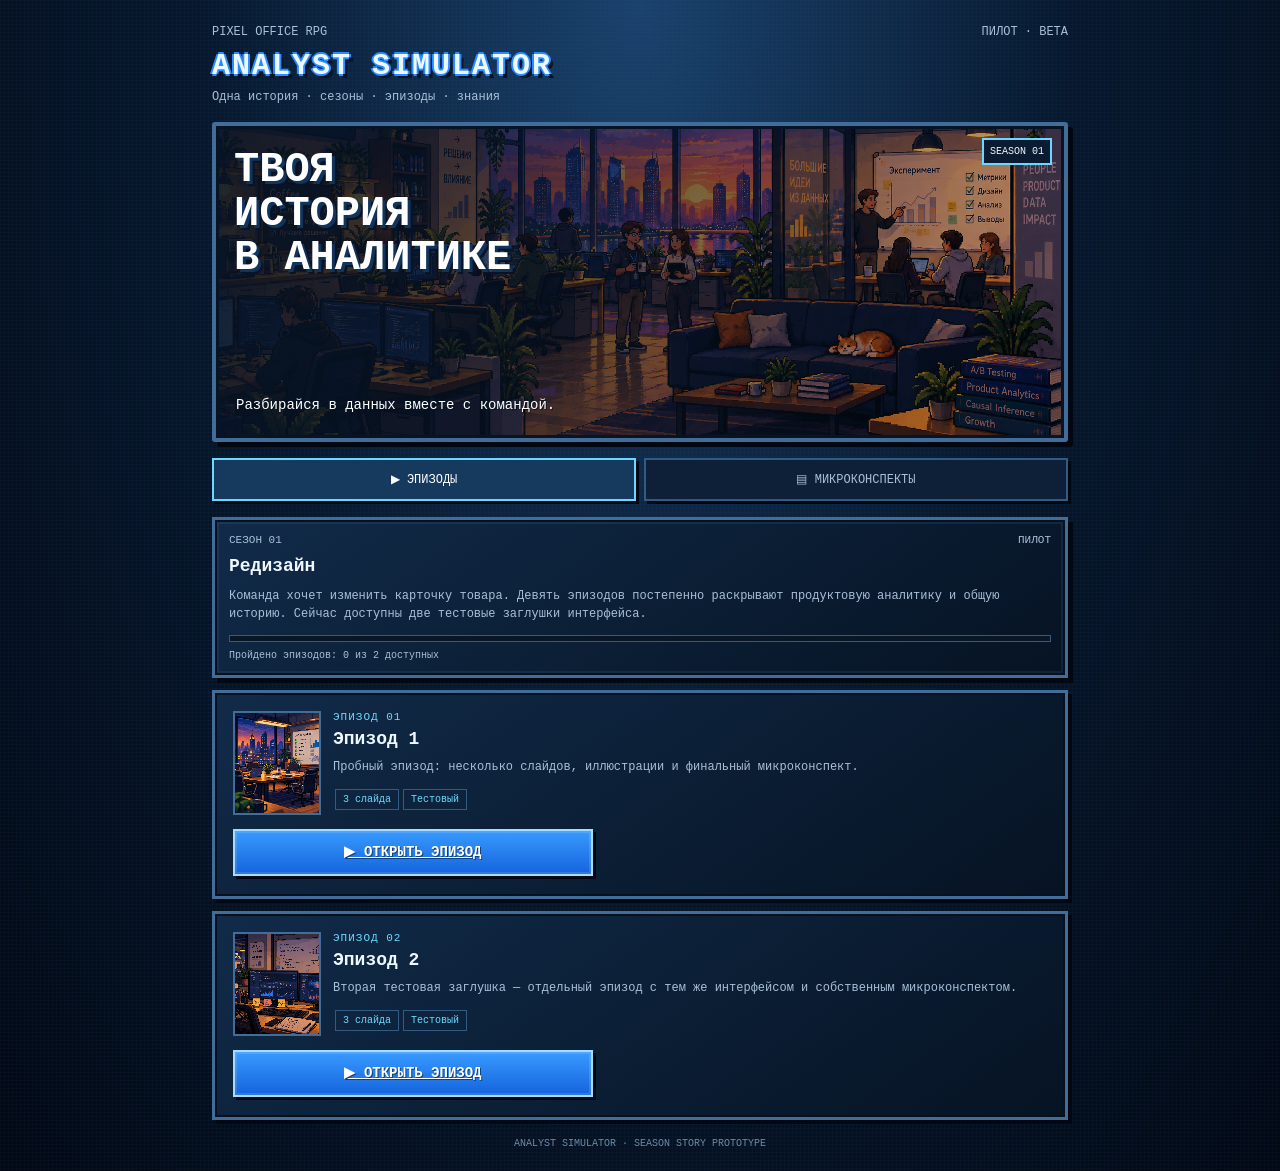
==== index.html @ 8ba87c2b "Fix desktop hero text and episode card button overlap" ====
<!doctype html>
<html lang="ru"><head><meta charset="utf-8"><meta name="viewport" content="width=device-width,initial-scale=1,viewport-fit=cover"><meta name="theme-color" content="#071426"><title>Analyst Simulator — сезоны и эпизоды</title><link rel="stylesheet" href="engine/styles.css">
<style>
.hero{height:clamp(250px,34vw,320px);background-image:linear-gradient(90deg,rgba(7,20,38,.9),rgba(7,20,38,.25)),url("images/backgrounds/bg_office.png")}
.hero-title{top:22px;left:18px;max-width:70%;font-size:clamp(25px,4.4vw,42px);line-height:1.05;overflow-wrap:normal}
.hero-sub{top:auto;bottom:22px;left:20px;max-width:72%;font-size:clamp(11px,1.3vw,14px);line-height:1.5}
.home-intro{margin:5px 0 16px}.main-tabs{display:grid;grid-template-columns:1fr 1fr;gap:8px;margin:16px 0}.tab-btn{border:2px solid #315b83;background:#0d2038;color:var(--muted);padding:12px 8px;font:inherit;font-size:12px;box-shadow:3px 3px 0 #020812}.tab-btn[aria-selected="true"]{border-color:var(--cyan);background:#153a5d;color:#fff}.tab-panel{display:none}.tab-panel.active{display:block}
.episode-card,.note-card{padding:14px;margin:12px 0;background:linear-gradient(145deg,rgba(17,43,73,.99),rgba(6,19,35,.99));border:3px solid #426d99;box-shadow:inset 0 0 0 2px #06101f,4px 4px 0 #020812;overflow:hidden}.episode-card h2,.note-card h3{margin:0 0 7px}.episode-card p,.note-card p{font-size:12px;line-height:1.55;color:var(--muted);margin-bottom:10px}.episode-number{color:var(--cyan);font-size:11px;letter-spacing:1px}.card-row{display:flex;align-items:flex-start;gap:12px}.episode-thumb{width:88px;min-width:88px;height:104px;background-size:cover;background-position:center;border:2px solid #426d99}.card-copy{flex:1;min-width:0}.episode-card .case-link{display:block;position:static;clip-path:none;transform:none;white-space:normal;overflow-wrap:anywhere;margin:14px 0 2px;clear:both}.note-card summary{cursor:pointer;color:var(--cyan);font-size:12px;margin-top:8px}.note-body{padding-top:10px;line-height:1.6;font-size:12px}.note-body p{margin:0 0 9px}.locked-note{opacity:.8}.progress-caption{font-size:10px;color:var(--muted);margin-top:8px}
@media(max-width:520px){.hero{height:clamp(250px,58vw,300px)}.hero-title{font-size:clamp(26px,7vw,36px);line-height:1}.hero-sub{font-size:12px;max-width:78%}}
@media(min-width:600px){.app{max-width:900px}.episode-card{padding:18px}.episode-card .case-link{max-width:360px}.hero-title{max-width:60%}}
@media(max-width:380px){.episode-thumb{width:68px;min-width:68px;height:86px}.episode-card,.note-card{padding:11px}.tab-btn{font-size:11px}}
</style></head><body><div class="app"><div class="topbar"><span>PIXEL OFFICE RPG</span><span>ПИЛОТ · BETA</span></div><div class="logo">ANALYST SIMULATOR</div><div class="small home-intro">Одна история · сезоны · эпизоды · знания</div><div class="hero pixel"><div class="hero-badge">SEASON 01</div><div class="hero-title">ТВОЯ<br>ИСТОРИЯ<br>В АНАЛИТИКЕ</div><div class="hero-sub">Разбирайся в данных вместе с командой.</div></div><div class="main-tabs" role="tablist" aria-label="Разделы игры"><button class="tab-btn" id="episodesTab" role="tab" aria-selected="true" aria-controls="episodesPanel">▶ ЭПИЗОДЫ</button><button class="tab-btn" id="notesTab" role="tab" aria-selected="false" aria-controls="notesPanel">▤ МИКРОКОНСПЕКТЫ</button></div><section class="tab-panel active" id="episodesPanel" role="tabpanel" aria-labelledby="episodesTab"><div class="panel" style="padding:14px"><div class="scene-head"><span>СЕЗОН 01</span><span class="status">ПИЛОТ</span></div><h2>Редизайн</h2><p class="small">Команда хочет изменить карточку товара. Девять эпизодов постепенно раскрывают продуктовую аналитику и общую историю. Сейчас доступны две тестовые заглушки интерфейса.</p><div class="progress"><span id="seasonProgress" style="width:0%"></span></div><div class="progress-caption" id="progressCaption">Пройдено эпизодов: 0 из 2 доступных</div></div><div id="episodeCatalog"></div></section><section class="tab-panel" id="notesPanel" role="tabpanel" aria-labelledby="notesTab"><div class="panel" style="padding:14px;margin-bottom:14px"><h2>Библиотека микроконспектов</h2><p class="small">Короткие выводы из эпизодов. Открывай изученные материалы в любой момент, не возвращаясь к началу истории.</p><div class="pill" id="notesCount">2 тестовых конспекта</div></div><div id="notesLibrary"></div></section><div class="footer">ANALYST SIMULATOR · SEASON STORY PROTOTYPE</div></div><script src="episodes.js"></script></body></html>
---- engine/styles.css ----
:root{--bg:#071426;--panel:#0d2038;--panel2:#102945;--line:#315b83;--cyan:#6bd9ff;--blue:#2887ff;--gold:#ffd166;--green:#8cf0a8;--red:#ff6d7d;--text:#eff7ff;--muted:#a9c0d8}
*{box-sizing:border-box}
body{margin:0;background-color:#06101f;background-image:linear-gradient(rgba(40,90,140,.07) 1px,transparent 1px),linear-gradient(90deg,rgba(40,90,140,.07) 1px,transparent 1px),radial-gradient(ellipse at top,#1b426c 0,#08172b 48%,#030812 100%);background-size:4px 4px,4px 4px,auto;color:var(--text);font-family:"Courier New",monospace;min-height:100vh;image-rendering:pixelated}
button{font:inherit;cursor:pointer;color:inherit}
button:focus-visible{outline:3px solid var(--gold);outline-offset:3px}
.app{max-width:760px;margin:0 auto;padding:12px 12px 32px}
.topbar{display:flex;align-items:center;justify-content:space-between;gap:10px;color:var(--muted);font-size:12px;margin:3px 0 12px}
.logo{font-weight:900;letter-spacing:2px;color:#eaf8ff;text-shadow:2px 0 #2b8bff,-2px 0 #2b8bff,0 2px #2b8bff,0 -2px #2b8bff,4px 4px #071426;font-size:clamp(21px,5vw,30px);line-height:1.05}
.pixel{border:3px solid var(--line);box-shadow:inset 0 0 0 2px #06101f,4px 4px 0 #020812;border-radius:3px}
.panel{background:linear-gradient(145deg,rgba(17,43,73,.99),rgba(6,19,35,.99));border:3px solid #426d99;box-shadow:inset 0 0 0 2px #06101f,inset 0 0 0 4px rgba(91,150,205,.12),5px 5px 0 #020812;border-radius:0;position:relative}
.hero{height:220px;position:relative;overflow:hidden;background:linear-gradient(90deg,rgba(7,20,38,.82) 0%,rgba(7,20,38,.48) 55%,rgba(7,20,38,.18) 100%),url("../images/backgrounds/bg_office.png") center 52% / cover no-repeat;margin-bottom:16px;border:4px solid #426d99;box-shadow:inset 0 0 0 3px #071426,5px 5px 0 #020812}
.city{position:absolute;bottom:0;width:100%;height:88px;background:linear-gradient(90deg,#101b34 0 8%,transparent 8% 10%,#172746 10% 22%,transparent 22% 25%,#0b1b31 25% 38%,transparent 38% 41%,#172746 41% 57%,transparent 57% 60%,#0b1b31 60% 75%,transparent 75% 78%,#142743 78% 100%);border-top:4px solid #152b4b}
.city:after{content:"";position:absolute;inset:12px 0 0;background:repeating-linear-gradient(90deg,transparent 0 12px,#ffd166 12px 16px,transparent 16px 25px),repeating-linear-gradient(0deg,transparent 0 15px,rgba(103,190,255,.25) 15px 18px,transparent 18px 28px);opacity:.72}
.sun{display:none}.hero .city{display:none}
.hero-title{position:absolute;left:15px;top:18px;max-width:75%;font-size:clamp(26px,7vw,42px);font-weight:900;line-height:.95;color:#fff;text-shadow:3px 3px #12345b,5px 5px #071426}
.hero-sub{position:absolute;left:17px;top:108px;font-size:12px;color:#fff;text-shadow:1px 1px #071426}
.hero-badge{position:absolute;right:12px;top:12px;background:#0b1b31;border:2px solid var(--cyan);padding:6px;font-size:10px}
h1,h2,h3,p{margin-top:0}h2{font-size:18px;line-height:1.3;margin-bottom:9px}h3{font-size:14px;color:var(--gold);margin-bottom:8px}
.small{font-size:12px;color:var(--muted);line-height:1.5}.muted{color:var(--muted)}
.btn{width:100%;text-align:left;background:linear-gradient(180deg,#173b60,#0c2541);border:2px solid #4b7ba5;padding:12px;margin:6px 0;box-shadow:3px 3px 0 #020812,inset 0 0 0 2px rgba(2,12,24,.6);line-height:1.35;font-size:13px;position:relative;clip-path:polygon(0 0,calc(100% - 5px) 0,100% 5px,100% 100%,5px 100%,0 calc(100% - 5px))}
.btn:hover{background:linear-gradient(180deg,#23527e,#123557);border-color:var(--cyan);transform:translate(-1px,-1px);box-shadow:4px 4px 0 #020812,inset 0 0 0 2px rgba(2,12,24,.6)}
.btn.primary{background:linear-gradient(180deg,#399aff,#1464dc);border-color:#a5ddff;text-align:center;font-weight:bold;color:white;text-shadow:1px 1px #124078;box-shadow:3px 3px 0 #020812,inset 0 0 0 2px rgba(255,255,255,.12)}
.btn.primary:hover{background:#4b9cff}
.btn.good{border-color:#4b7ba5}
.btn.warn{border-color:var(--gold)}
.btn.danger{border-color:var(--red)}
.screen{display:none}.screen.active{display:block}
.stats{display:grid;grid-template-columns:1fr 1fr;gap:8px;margin:12px 0}
.stat{background:#091a2c;border:2px solid #294d70;padding:9px;font-size:11px}
.stat-head{display:flex;justify-content:space-between;gap:6px;margin-bottom:6px}
.bar{height:8px;background:#1c3550;border:1px solid #3c5f80}.bar span{display:block;height:100%;background:var(--cyan)}
.stat:nth-child(2) .bar span{background:#63a8ff}.stat:nth-child(3) .bar span{background:#ff7595}.stat:nth-child(4) .bar span{background:#ba8bff}
.scene-head{display:flex;justify-content:space-between;align-items:center;gap:8px;margin-bottom:9px;font-size:11px;color:var(--muted)}
.progress{height:7px;background:#091625;border:1px solid #315b83;flex:1}.progress span{display:block;height:100%;background:linear-gradient(90deg,#2585ff,#6bd9ff)}
.scene-art{height:165px;position:relative;overflow:hidden;background:linear-gradient(180deg,#182e53 0%,#335d80 48%,#243d57 49%,#0b1c30 100%);margin-bottom:12px;border:3px solid #426d99;box-shadow:inset 0 0 0 2px #071426,3px 3px 0 #020812}
.scene-art.office:before{content:"";position:absolute;left:0;right:0;top:0;height:15px;background:#101f36;border-bottom:3px solid #47729a}
.window{position:absolute;top:20px;left:12px;width:36%;height:60px;border:3px solid #547ca0;background:linear-gradient(180deg,#ffb878,#d87876 48%,#233f6c 49%);box-shadow:inset 0 0 0 3px #142b49}
.window:after{content:"";position:absolute;left:48%;top:0;bottom:0;width:4px;background:#547ca0}
.shelf{position:absolute;right:10px;top:22px;width:30%;height:48px;background:#102640;border:3px solid #456b8d}
.shelf:after{content:"▰ ▰ ▰";font-size:12px;color:#ffd166;position:absolute;left:5px;top:8px}
.desk{position:absolute;bottom:14px;left:7%;width:86%;height:28px;background:#754d48;border:3px solid #b57966}
.desk:after{content:"";position:absolute;right:14%;top:-24px;width:48px;height:25px;background:#0a1423;border:3px solid #5d8ab2;box-shadow:0 0 0 3px #071426}
.sprite{position:absolute;bottom:36px;left:38%;width:52px;height:61px;background:#183b5a;border:3px solid #071426;box-shadow:inset 0 0 0 3px #47749b,5px 4px 0 rgba(2,8,18,.45);image-rendering:pixelated}
.sprite:before{content:"";position:absolute;width:28px;height:28px;top:-29px;left:8px;background:#d99b76;border:3px solid #071426;box-shadow:inset 0 7px #49352f,7px 5px 0 -3px #d99b76,-7px 5px 0 -3px #d99b76}
.sprite:after{content:"";position:absolute;left:5px;top:-32px;width:34px;height:11px;background:#27354d;border:2px solid #071426;box-shadow:4px 7px 0 -3px #27354d,-4px 7px 0 -3px #27354d}
.sprite.woman{left:43%;background:#7d355b}.sprite.woman:before{box-shadow:inset 0 7px #4a2b25}
.speech{background:#e8f2ff;color:#0b1b31;border:3px solid #7ba6cf;box-shadow:4px 4px 0 #020812,inset 0 0 0 2px #c8e1fb;padding:13px;font-family:"Courier New",monospace;font-size:13px;line-height:1.5;margin:10px 0;position:relative}
.speaker{color:var(--cyan);font-size:12px;font-weight:bold;margin-bottom:5px}
.choices{margin-top:12px}.btn.selected{border-color:var(--gold)!important;background:linear-gradient(180deg,#594b2a,#332e26)!important;box-shadow:3px 3px 0 #020812,inset 0 0 0 2px rgba(255,209,102,.15)}.section-tag{color:var(--gold);letter-spacing:1px;font-size:11px;text-transform:uppercase}
.choice-label{font-size:11px;color:var(--gold);margin:14px 0 5px}
.note{border-left:4px solid var(--gold);background:#172b42;padding:10px;font-size:12px;line-height:1.5;margin:12px 0}
.metric-grid{display:grid;grid-template-columns:1fr 1fr;gap:8px}
.metric{padding:10px;background:#0a1b2e;border:2px solid #294d70;font-size:11px}
.metric strong{display:block;color:var(--cyan);font-size:16px;margin-top:5px}
.result-row{display:flex;justify-content:space-between;gap:10px;padding:10px;border-bottom:1px solid #294d70;font-size:12px}
.positive{color:var(--green)}.negative{color:var(--red)}
.ending-title{font-size:24px;line-height:1.1;color:var(--gold);text-shadow:2px 2px #071426;margin:6px 0 12px}
.ending-art{height:130px;display:flex;align-items:center;justify-content:center;font-size:52px;background:linear-gradient(180deg,#203e68,#f3a36f 70%,#0c213a 71%);border:3px solid var(--line);margin-bottom:12px}
.footer{margin-top:18px;text-align:center;color:#6e8aa6;font-size:10px}
.pill{display:inline-block;padding:4px 7px;border:1px solid var(--line);color:var(--cyan);font-size:10px;margin:2px}
@media(min-width:600px){.app{padding:22px}.hero{height:240px}.scene-art{height:170px}.speech{font-size:14px}.btn{font-size:14px}}

/* Actual pixel-art assets */
.scene-art{height:clamp(210px,42vw,310px);background-size:cover;background-position:center 35%;background-repeat:no-repeat;image-rendering:pixelated;isolation:isolate}
.scene-art:before{content:"";position:absolute;inset:0;background:linear-gradient(0deg,rgba(4,10,22,.25),transparent 55%);z-index:0}
.scene-art .window,.scene-art .shelf,.scene-art .desk{display:none!important}
.character-sprite{position:absolute;z-index:1;bottom:-8%;right:3%;height:112%;width:auto;max-width:62%;object-fit:contain;object-position:bottom;image-rendering:pixelated;filter:drop-shadow(3px 3px 0 rgba(2,8,18,.55))}
.scene-art.no-character .character-sprite{display:none}
/* RPG dialogue overlay: character and location remain visible behind the speech window */
.scene-art{height:clamp(350px,58vh,520px);margin-bottom:10px;background-position:center 42%}
.scene-art:after{content:"";position:absolute;inset:0;z-index:0;background:linear-gradient(90deg,rgba(3,12,25,.28),transparent 65%),linear-gradient(0deg,rgba(3,10,20,.28),transparent 45%);pointer-events:none}
.character-sprite{height:96%;max-width:64%;right:0;bottom:-2%;z-index:1}
.dialogue-overlay{position:absolute;z-index:2;left:12px;top:12px;width:min(57%,390px);max-height:calc(100% - 24px);overflow:auto;background:rgba(8,25,45,.94);border:3px solid #78a8d4;box-shadow:4px 4px 0 rgba(1,7,16,.8),inset 0 0 0 2px #0a1b30;padding:11px;color:#eff7ff}
.dialogue-kicker{font-size:clamp(10px,2.7vw,13px);font-weight:bold;color:var(--cyan);margin-bottom:7px;line-height:1.3}
.dialogue-title{font-size:clamp(15px,3.8vw,21px);line-height:1.15;margin:0 0 8px;color:#fff}
.dialogue-overlay .speech{margin:0;background:transparent;color:#eff7ff;border:0;box-shadow:none;padding:0;font-size:clamp(12px,2.9vw,15px);line-height:1.45}
.scene-content{padding:10px 12px}
@media(max-width:520px){.scene-art{height:clamp(360px,58svh,500px)}.dialogue-overlay{left:8px;top:8px;width:58%;padding:9px;max-height:78%}.character-sprite{height:78%;max-width:72%;right:-2%;bottom:-1%}.dialogue-kicker{font-size:10px}.dialogue-title{font-size:15px}.dialogue-overlay .speech{font-size:12px;line-height:1.4}.scene-content{padding:9px}.context-note{font-size:11px;padding:8px;margin:8px 0}.choice-label{margin:9px 0 4px}.choices{margin-top:6px}.btn{padding:9px 10px;margin:4px 0;font-size:12px}}
@media(min-width:600px){.scene-art{height:clamp(360px,58vh,500px)}}
.ending-art{height:clamp(210px,52vw,340px);margin:10px 0 14px;border:3px solid #426d99;box-shadow:inset 0 0 0 2px #071426,3px 3px 0 #020812;background-size:cover;background-position:center;background-repeat:no-repeat;image-rendering:pixelated;border-radius:2px}

/* Batch update: narrative-first screens, event cards, dashboard and typewriter */
.context-note{display:none!important}
.scene-content{padding:10px 12px 12px}
.scene-art{height:clamp(330px,55svh,500px)}
.dialogue-overlay{width:min(62%,430px);background:rgba(5,19,35,.94);border-color:#6bd9ff}
.dialogue-kicker{color:#6bd9ff;text-transform:uppercase;letter-spacing:.5px}
.dialogue-overlay .speech{min-height:3em}
.dialogue-overlay.typing{cursor:pointer}
.dialogue-hint{font-size:10px;color:#9bb9d6;margin-top:8px}
.event-panel{min-height:60vh;display:flex;flex-direction:column;justify-content:center}
.event-icon{font-size:42px;color:var(--cyan);margin:18px 0 8px;text-shadow:3px 3px #071426}
.event-facts{margin:18px 0;border-top:1px solid var(--line)}
.event-fact{display:flex;justify-content:space-between;gap:16px;padding:11px 0;border-bottom:1px solid var(--line);font-size:12px}
.event-fact span{color:var(--muted)}
.dashboard-head{border-bottom:1px solid var(--line);padding:6px 0 14px;margin-bottom:12px}
.dashboard-grid{display:grid;grid-template-columns:repeat(2,minmax(0,1fr));gap:9px;margin:12px 0}
.dash-card{background:#091a2c;border:2px solid #294d70;padding:12px;min-width:0}
.primary-metric{border-color:#4d8fc5}
.dash-label{font-size:10px;color:var(--muted);letter-spacing:.6px}
.dash-value{font-size:clamp(20px,5vw,28px);font-weight:bold;margin:8px 0 5px;color:var(--cyan)}
.dash-foot{font-size:10px;color:var(--muted);margin-top:10px;padding-top:8px;border-top:1px solid #294d70}
.dash-section{margin:18px 0}
.warn-pill{color:var(--gold);border-color:#92763c}
@media(max-width:520px){.dialogue-overlay{width:63%;max-height:78%}.scene-art{height:clamp(340px,56svh,470px)}.dashboard-grid{gap:7px}.dash-card{padding:9px}.event-fact{font-size:11px}}
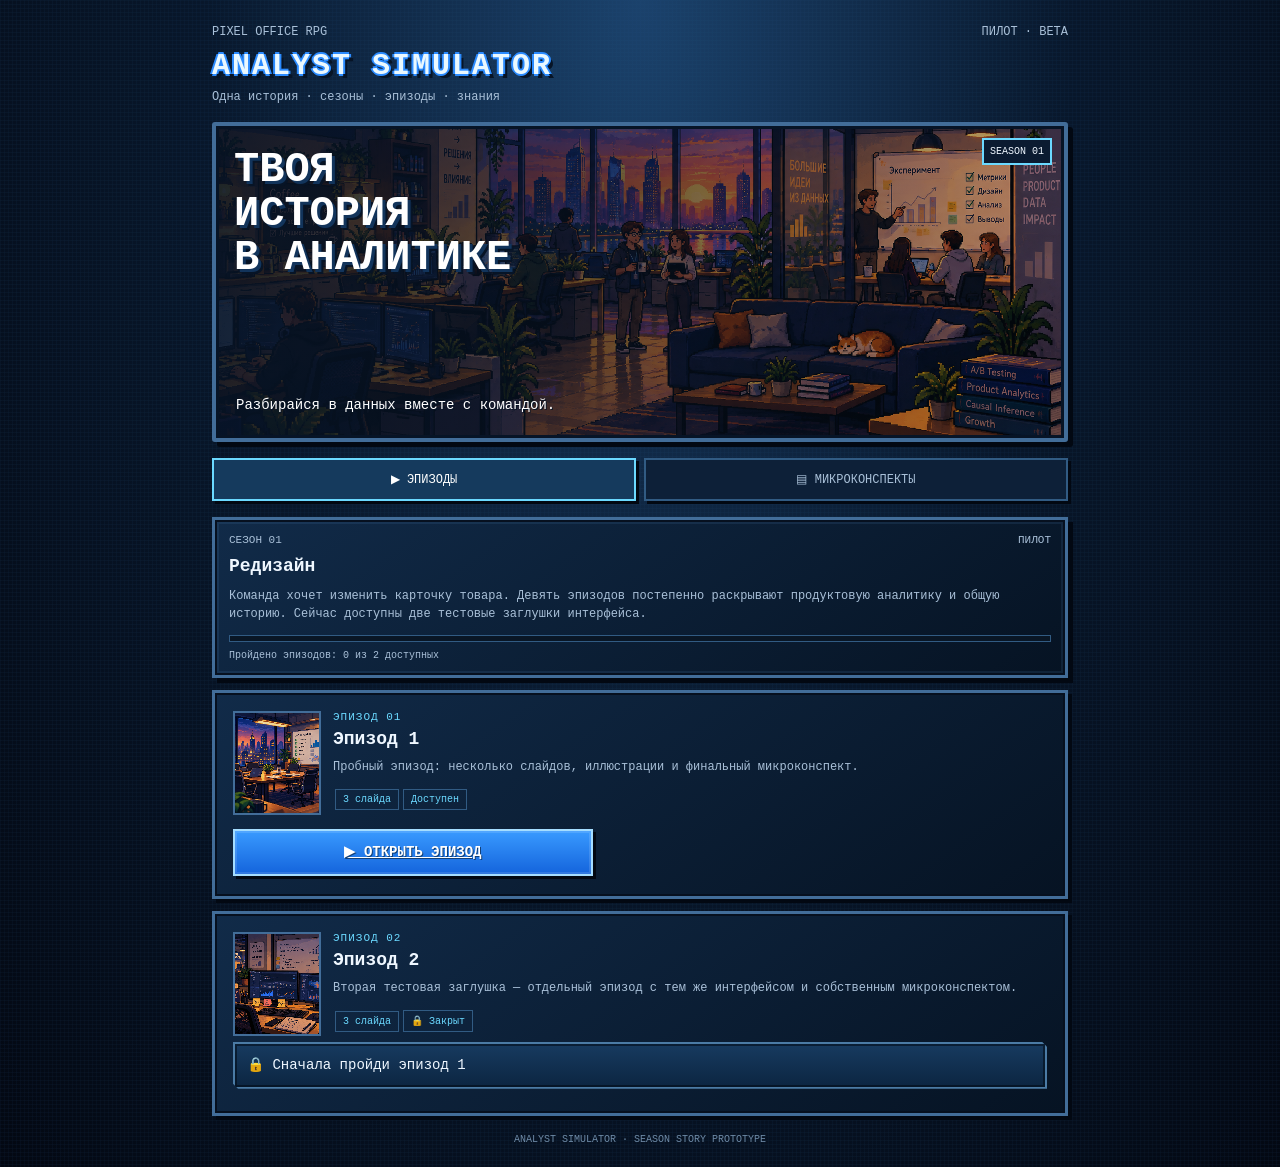
==== commit 20f2cda6: "Load Telegram SDK and progress sync" ====
--- a/index.html
+++ b/index.html
@@ -9,4 +9,4 @@
 @media(max-width:520px){.hero{height:clamp(250px,58vw,300px)}.hero-title{font-size:clamp(26px,7vw,36px);line-height:1}.hero-sub{font-size:12px;max-width:78%}}
 @media(min-width:600px){.app{max-width:900px}.episode-card{padding:18px}.episode-card .case-link{max-width:360px}.hero-title{max-width:60%}}
 @media(max-width:380px){.episode-thumb{width:68px;min-width:68px;height:86px}.episode-card,.note-card{padding:11px}.tab-btn{font-size:11px}}
-</style></head><body><div class="app"><div class="topbar"><span>PIXEL OFFICE RPG</span><span>ПИЛОТ · BETA</span></div><div class="logo">ANALYST SIMULATOR</div><div class="small home-intro">Одна история · сезоны · эпизоды · знания</div><div class="hero pixel"><div class="hero-badge">SEASON 01</div><div class="hero-title">ТВОЯ<br>ИСТОРИЯ<br>В АНАЛИТИКЕ</div><div class="hero-sub">Разбирайся в данных вместе с командой.</div></div><div class="main-tabs" role="tablist" aria-label="Разделы игры"><button class="tab-btn" id="episodesTab" role="tab" aria-selected="true" aria-controls="episodesPanel">▶ ЭПИЗОДЫ</button><button class="tab-btn" id="notesTab" role="tab" aria-selected="false" aria-controls="notesPanel">▤ МИКРОКОНСПЕКТЫ</button></div><section class="tab-panel active" id="episodesPanel" role="tabpanel" aria-labelledby="episodesTab"><div class="panel" style="padding:14px"><div class="scene-head"><span>СЕЗОН 01</span><span class="status">ПИЛОТ</span></div><h2>Редизайн</h2><p class="small">Команда хочет изменить карточку товара. Девять эпизодов постепенно раскрывают продуктовую аналитику и общую историю. Сейчас доступны две тестовые заглушки интерфейса.</p><div class="progress"><span id="seasonProgress" style="width:0%"></span></div><div class="progress-caption" id="progressCaption">Пройдено эпизодов: 0 из 2 доступных</div></div><div id="episodeCatalog"></div></section><section class="tab-panel" id="notesPanel" role="tabpanel" aria-labelledby="notesTab"><div class="panel" style="padding:14px;margin-bottom:14px"><h2>Библиотека микроконспектов</h2><p class="small">Короткие выводы из эпизодов. Открывай изученные материалы в любой момент, не возвращаясь к началу истории.</p><div class="pill" id="notesCount">2 тестовых конспекта</div></div><div id="notesLibrary"></div></section><div class="footer">ANALYST SIMULATOR · SEASON STORY PROTOTYPE</div></div><script src="episodes.js"></script></body></html>+</style></head><body><div class="app"><div class="topbar"><span>PIXEL OFFICE RPG</span><span>ПИЛОТ · BETA</span></div><div class="logo">ANALYST SIMULATOR</div><div class="small home-intro">Одна история · сезоны · эпизоды · знания</div><div class="hero pixel"><div class="hero-badge">SEASON 01</div><div class="hero-title">ТВОЯ<br>ИСТОРИЯ<br>В АНАЛИТИКЕ</div><div class="hero-sub">Разбирайся в данных вместе с командой.</div></div><div class="main-tabs" role="tablist" aria-label="Разделы игры"><button class="tab-btn" id="episodesTab" role="tab" aria-selected="true" aria-controls="episodesPanel">▶ ЭПИЗОДЫ</button><button class="tab-btn" id="notesTab" role="tab" aria-selected="false" aria-controls="notesPanel">▤ МИКРОКОНСПЕКТЫ</button></div><section class="tab-panel active" id="episodesPanel" role="tabpanel" aria-labelledby="episodesTab"><div class="panel" style="padding:14px"><div class="scene-head"><span>СЕЗОН 01</span><span class="status">ПИЛОТ</span></div><h2>Редизайн</h2><p class="small">Команда хочет изменить карточку товара. Девять эпизодов постепенно раскрывают продуктовую аналитику и общую историю. Сейчас доступны две тестовые заглушки интерфейса.</p><div class="progress"><span id="seasonProgress" style="width:0%"></span></div><div class="progress-caption" id="progressCaption">Пройдено эпизодов: 0 из 2 доступных</div></div><div id="episodeCatalog"></div></section><section class="tab-panel" id="notesPanel" role="tabpanel" aria-labelledby="notesTab"><div class="panel" style="padding:14px;margin-bottom:14px"><h2>Библиотека микроконспектов</h2><p class="small">Короткие выводы из эпизодов. Открывай изученные материалы в любой момент, не возвращаясь к началу истории.</p><div class="pill" id="notesCount">2 тестовых конспекта</div></div><div id="notesLibrary"></div></section><div class="footer">ANALYST SIMULATOR · SEASON STORY PROTOTYPE</div></div><script src="https://telegram.org/js/telegram-web-app.js"></script><script src="engine/progress-sync.js"></script><script src="episodes.js"></script></body></html>
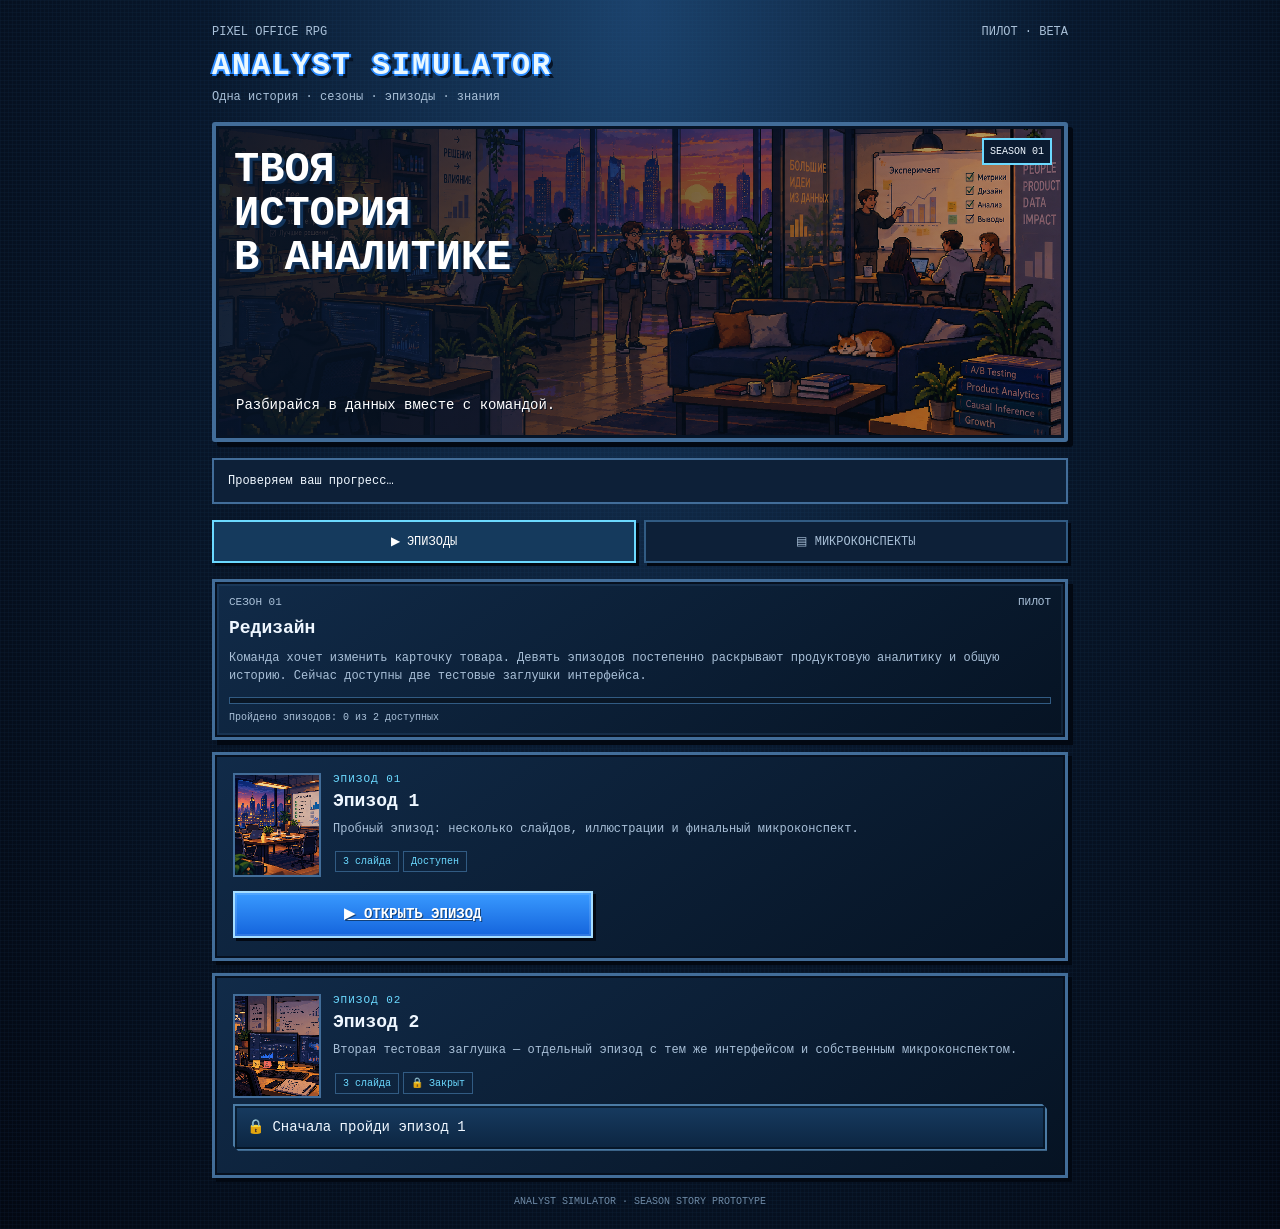
==== commit 22818204: "Add initial cloud progress loading notice" ====
--- a/index.html
+++ b/index.html
@@ -4,9 +4,9 @@
 .hero{height:clamp(250px,34vw,320px);background-image:linear-gradient(90deg,rgba(7,20,38,.9),rgba(7,20,38,.25)),url("images/backgrounds/bg_office.png")}
 .hero-title{top:22px;left:18px;max-width:70%;font-size:clamp(25px,4.4vw,42px);line-height:1.05;overflow-wrap:normal}
 .hero-sub{top:auto;bottom:22px;left:20px;max-width:72%;font-size:clamp(11px,1.3vw,14px);line-height:1.5}
-.home-intro{margin:5px 0 16px}.main-tabs{display:grid;grid-template-columns:1fr 1fr;gap:8px;margin:16px 0}.tab-btn{border:2px solid #315b83;background:#0d2038;color:var(--muted);padding:12px 8px;font:inherit;font-size:12px;box-shadow:3px 3px 0 #020812}.tab-btn[aria-selected="true"]{border-color:var(--cyan);background:#153a5d;color:#fff}.tab-panel{display:none}.tab-panel.active{display:block}
-.episode-card,.note-card{padding:14px;margin:12px 0;background:linear-gradient(145deg,rgba(17,43,73,.99),rgba(6,19,35,.99));border:3px solid #426d99;box-shadow:inset 0 0 0 2px #06101f,4px 4px 0 #020812;overflow:hidden}.episode-card h2,.note-card h3{margin:0 0 7px}.episode-card p,.note-card p{font-size:12px;line-height:1.55;color:var(--muted);margin-bottom:10px}.episode-number{color:var(--cyan);font-size:11px;letter-spacing:1px}.card-row{display:flex;align-items:flex-start;gap:12px}.episode-thumb{width:88px;min-width:88px;height:104px;background-size:cover;background-position:center;border:2px solid #426d99}.card-copy{flex:1;min-width:0}.episode-card .case-link{display:block;position:static;clip-path:none;transform:none;white-space:normal;overflow-wrap:anywhere;margin:14px 0 2px;clear:both}.note-card summary{cursor:pointer;color:var(--cyan);font-size:12px;margin-top:8px}.note-body{padding-top:10px;line-height:1.6;font-size:12px}.note-body p{margin:0 0 9px}.locked-note{opacity:.8}.progress-caption{font-size:10px;color:var(--muted);margin-top:8px}
+.home-intro{margin:5px 0 16px}.progress-sync-notice{display:none;margin:12px 0;padding:12px 14px;border:2px solid #426d99;background:#0d2038;color:var(--text);font-size:12px;line-height:1.5}.progress-sync-notice.visible{display:block}.progress-sync-notice[data-state="error"]{border-color:#b77b54}.main-tabs{display:grid;grid-template-columns:1fr 1fr;gap:8px;margin:16px 0}.tab-btn{border:2px solid #315b83;background:#0d2038;color:var(--muted);padding:12px 8px;font:inherit;font-size:12px;box-shadow:3px 3px 0 #020812}.tab-btn[aria-selected="true"]{border-color:var(--cyan);background:#153a5d;color:#fff}.tab-panel{display:none}.tab-panel.active{display:block}
+.episode-card,.note-card{padding:14px;margin:12px 0;background:linear-gradient(145deg,rgba(17,43,73,.99),rgba(6,19,35,.99));border:3px solid #426d99;box-shadow:inset 0 0 0 2px #06101f,4px 4px 0 #020812;overflow:hidden}.episode-card h2,.note-card h3{margin:0 0 7px}.episode-card p,.note-card p{font-size:12px;line-height:1.55;color:var(--muted);margin-bottom:10px}.episode-number{color:var(--cyan);font-size:11px;letter-spacing:1px}.card-row{display:flex;align-items:flex-start;gap:12px}.episode-thumb{width:88px;min-width:88px;height:104px;background-size:cover;background-position:center;border:2px solid #426d99}.card-copy{flex:1;min-width:0}.episode-card .case-link{display:block;position:static;clip-path:none;transform:none;white-space:normal;overflow-wrap:anywhere;margin:14px 0 2px;clear:both}.note-card summary{cursor:pointer;color:var(--cyan);font-size:12px;margin-top:8px}.note-body{padding-top:10px;line-height:1.6;font-size:12px}.note-body p{margin:0 0 9px}.locked-note{opacity:.8}.progress-caption{font-size:10px;color:var(--muted);margin-top:8px}.cloud-saved{display:inline-flex;align-items:center;justify-content:center;margin:7px 0 0 7px;color:#7ce8c2;font-size:13px;line-height:1;vertical-align:middle;opacity:.9;cursor:help}.cloud-saved:focus{outline:1px solid var(--cyan);outline-offset:2}
 @media(max-width:520px){.hero{height:clamp(250px,58vw,300px)}.hero-title{font-size:clamp(26px,7vw,36px);line-height:1}.hero-sub{font-size:12px;max-width:78%}}
 @media(min-width:600px){.app{max-width:900px}.episode-card{padding:18px}.episode-card .case-link{max-width:360px}.hero-title{max-width:60%}}
 @media(max-width:380px){.episode-thumb{width:68px;min-width:68px;height:86px}.episode-card,.note-card{padding:11px}.tab-btn{font-size:11px}}
-</style></head><body><div class="app"><div class="topbar"><span>PIXEL OFFICE RPG</span><span>ПИЛОТ · BETA</span></div><div class="logo">ANALYST SIMULATOR</div><div class="small home-intro">Одна история · сезоны · эпизоды · знания</div><div class="hero pixel"><div class="hero-badge">SEASON 01</div><div class="hero-title">ТВОЯ<br>ИСТОРИЯ<br>В АНАЛИТИКЕ</div><div class="hero-sub">Разбирайся в данных вместе с командой.</div></div><div class="main-tabs" role="tablist" aria-label="Разделы игры"><button class="tab-btn" id="episodesTab" role="tab" aria-selected="true" aria-controls="episodesPanel">▶ ЭПИЗОДЫ</button><button class="tab-btn" id="notesTab" role="tab" aria-selected="false" aria-controls="notesPanel">▤ МИКРОКОНСПЕКТЫ</button></div><section class="tab-panel active" id="episodesPanel" role="tabpanel" aria-labelledby="episodesTab"><div class="panel" style="padding:14px"><div class="scene-head"><span>СЕЗОН 01</span><span class="status">ПИЛОТ</span></div><h2>Редизайн</h2><p class="small">Команда хочет изменить карточку товара. Девять эпизодов постепенно раскрывают продуктовую аналитику и общую историю. Сейчас доступны две тестовые заглушки интерфейса.</p><div class="progress"><span id="seasonProgress" style="width:0%"></span></div><div class="progress-caption" id="progressCaption">Пройдено эпизодов: 0 из 2 доступных</div></div><div id="episodeCatalog"></div></section><section class="tab-panel" id="notesPanel" role="tabpanel" aria-labelledby="notesTab"><div class="panel" style="padding:14px;margin-bottom:14px"><h2>Библиотека микроконспектов</h2><p class="small">Короткие выводы из эпизодов. Открывай изученные материалы в любой момент, не возвращаясь к началу истории.</p><div class="pill" id="notesCount">2 тестовых конспекта</div></div><div id="notesLibrary"></div></section><div class="footer">ANALYST SIMULATOR · SEASON STORY PROTOTYPE</div></div><script src="https://telegram.org/js/telegram-web-app.js"></script><script src="engine/progress-sync.js"></script><script src="episodes.js"></script></body></html>+</style></head><body><div class="app"><div class="topbar"><span>PIXEL OFFICE RPG</span><span>ПИЛОТ · BETA</span></div><div class="logo">ANALYST SIMULATOR</div><div class="small home-intro">Одна история · сезоны · эпизоды · знания</div><div class="hero pixel"><div class="hero-badge">SEASON 01</div><div class="hero-title">ТВОЯ<br>ИСТОРИЯ<br>В АНАЛИТИКЕ</div><div class="hero-sub">Разбирайся в данных вместе с командой.</div></div><div id="progressSyncNotice" class="progress-sync-notice visible" role="status" aria-live="polite">Проверяем ваш прогресс…</div><div class="main-tabs" role="tablist" aria-label="Разделы игры"><button class="tab-btn" id="episodesTab" role="tab" aria-selected="true" aria-controls="episodesPanel">▶ ЭПИЗОДЫ</button><button class="tab-btn" id="notesTab" role="tab" aria-selected="false" aria-controls="notesPanel">▤ МИКРОКОНСПЕКТЫ</button></div><section class="tab-panel active" id="episodesPanel" role="tabpanel" aria-labelledby="episodesTab"><div class="panel" style="padding:14px"><div class="scene-head"><span>СЕЗОН 01</span><span class="status">ПИЛОТ</span></div><h2>Редизайн</h2><p class="small">Команда хочет изменить карточку товара. Девять эпизодов постепенно раскрывают продуктовую аналитику и общую историю. Сейчас доступны две тестовые заглушки интерфейса.</p><div class="progress"><span id="seasonProgress" style="width:0%"></span></div><div class="progress-caption" id="progressCaption">Пройдено эпизодов: 0 из 2 доступных</div></div><div id="episodeCatalog"></div></section><section class="tab-panel" id="notesPanel" role="tabpanel" aria-labelledby="notesTab"><div class="panel" style="padding:14px;margin-bottom:14px"><h2>Библиотека микроконспектов</h2><p class="small">Короткие выводы из эпизодов. Открывай изученные материалы в любой момент, не возвращаясь к началу истории.</p><div class="pill" id="notesCount">2 тестовых конспекта</div></div><div id="notesLibrary"></div></section><div class="footer">ANALYST SIMULATOR · SEASON STORY PROTOTYPE</div></div><script src="https://telegram.org/js/telegram-web-app.js"></script><script src="image-preloader.js"></script><script src="cloud-sync.js"></script><script src="episodes.js"></script></body></html>
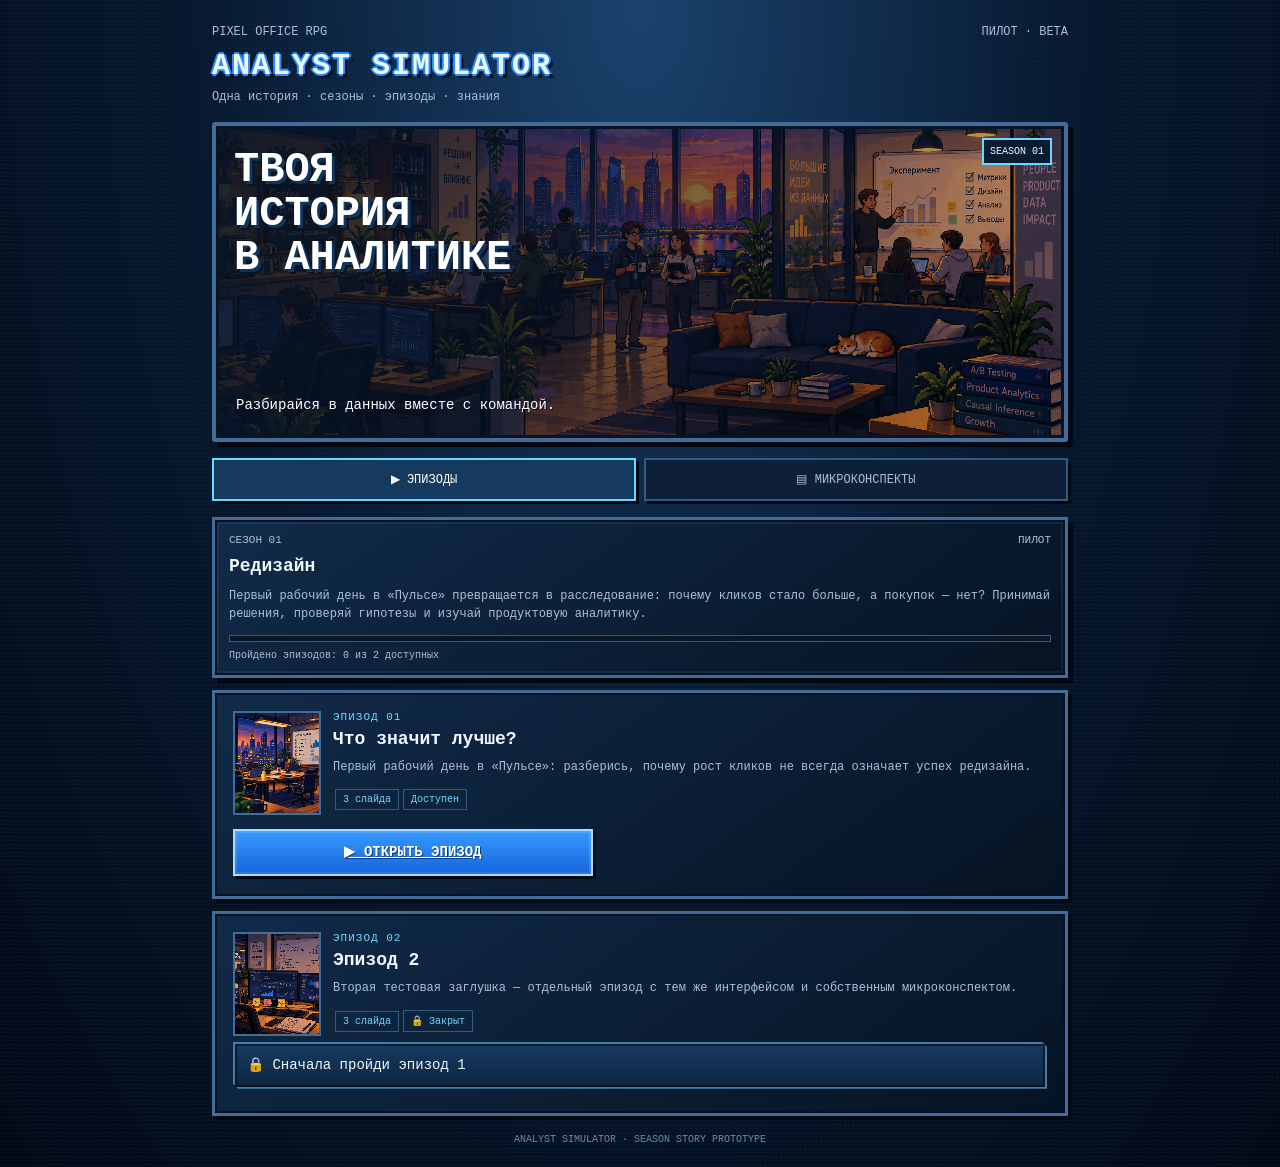
==== commit 2aa701a3: "Update episode catalog to describe the real first story" ====
--- a/index.html
+++ b/index.html
@@ -9,4 +9,4 @@
 @media(max-width:520px){.hero{height:clamp(250px,58vw,300px)}.hero-title{font-size:clamp(26px,7vw,36px);line-height:1}.hero-sub{font-size:12px;max-width:78%}}
 @media(min-width:600px){.app{max-width:900px}.episode-card{padding:18px}.episode-card .case-link{max-width:360px}.hero-title{max-width:60%}}
 @media(max-width:380px){.episode-thumb{width:68px;min-width:68px;height:86px}.episode-card,.note-card{padding:11px}.tab-btn{font-size:11px}}
-</style></head><body><div class="app"><div class="topbar"><span>PIXEL OFFICE RPG</span><span>ПИЛОТ · BETA</span></div><div class="logo">ANALYST SIMULATOR</div><div class="small home-intro">Одна история · сезоны · эпизоды · знания</div><div class="hero pixel"><div class="hero-badge">SEASON 01</div><div class="hero-title">ТВОЯ<br>ИСТОРИЯ<br>В АНАЛИТИКЕ</div><div class="hero-sub">Разбирайся в данных вместе с командой.</div></div><div id="progressSyncNotice" class="progress-sync-notice visible" role="status" aria-live="polite">Проверяем ваш прогресс…</div><div class="main-tabs" role="tablist" aria-label="Разделы игры"><button class="tab-btn" id="episodesTab" role="tab" aria-selected="true" aria-controls="episodesPanel">▶ ЭПИЗОДЫ</button><button class="tab-btn" id="notesTab" role="tab" aria-selected="false" aria-controls="notesPanel">▤ МИКРОКОНСПЕКТЫ</button></div><section class="tab-panel active" id="episodesPanel" role="tabpanel" aria-labelledby="episodesTab"><div class="panel" style="padding:14px"><div class="scene-head"><span>СЕЗОН 01</span><span class="status">ПИЛОТ</span></div><h2>Редизайн</h2><p class="small">Команда хочет изменить карточку товара. Девять эпизодов постепенно раскрывают продуктовую аналитику и общую историю. Сейчас доступны две тестовые заглушки интерфейса.</p><div class="progress"><span id="seasonProgress" style="width:0%"></span></div><div class="progress-caption" id="progressCaption">Пройдено эпизодов: 0 из 2 доступных</div></div><div id="episodeCatalog"></div></section><section class="tab-panel" id="notesPanel" role="tabpanel" aria-labelledby="notesTab"><div class="panel" style="padding:14px;margin-bottom:14px"><h2>Библиотека микроконспектов</h2><p class="small">Короткие выводы из эпизодов. Открывай изученные материалы в любой момент, не возвращаясь к началу истории.</p><div class="pill" id="notesCount">2 тестовых конспекта</div></div><div id="notesLibrary"></div></section><div class="footer">ANALYST SIMULATOR · SEASON STORY PROTOTYPE</div></div><script src="https://telegram.org/js/telegram-web-app.js"></script><script src="image-preloader.js"></script><script src="cloud-sync.js"></script><script src="episodes.js"></script></body></html>+</style></head><body><div class="app"><div class="topbar"><span>PIXEL OFFICE RPG</span><span>ПИЛОТ · BETA</span></div><div class="logo">ANALYST SIMULATOR</div><div class="small home-intro">Одна история · сезоны · эпизоды · знания</div><div class="hero pixel"><div class="hero-badge">SEASON 01</div><div class="hero-title">ТВОЯ<br>ИСТОРИЯ<br>В АНАЛИТИКЕ</div><div class="hero-sub">Разбирайся в данных вместе с командой.</div></div><div id="progressSyncNotice" class="progress-sync-notice visible" role="status" aria-live="polite">Проверяем ваш прогресс…</div><div class="main-tabs" role="tablist" aria-label="Разделы игры"><button class="tab-btn" id="episodesTab" role="tab" aria-selected="true" aria-controls="episodesPanel">▶ ЭПИЗОДЫ</button><button class="tab-btn" id="notesTab" role="tab" aria-selected="false" aria-controls="notesPanel">▤ МИКРОКОНСПЕКТЫ</button></div><section class="tab-panel active" id="episodesPanel" role="tabpanel" aria-labelledby="episodesTab"><div class="panel" style="padding:14px"><div class="scene-head"><span>СЕЗОН 01</span><span class="status">ПИЛОТ</span></div><h2>Редизайн</h2><p class="small">Первый рабочий день в «Пульсе» превращается в расследование: почему кликов стало больше, а покупок — нет? Принимай решения, проверяй гипотезы и изучай продуктовую аналитику.</p><div class="progress"><span id="seasonProgress" style="width:0%"></span></div><div class="progress-caption" id="progressCaption">Пройдено эпизодов: 0 из 2 доступных</div></div><div id="episodeCatalog"></div></section><section class="tab-panel" id="notesPanel" role="tabpanel" aria-labelledby="notesTab"><div class="panel" style="padding:14px;margin-bottom:14px"><h2>Библиотека микроконспектов</h2><p class="small">Короткие выводы из эпизодов. Открывай изученные материалы в любой момент, не возвращаясь к началу истории.</p><div class="pill" id="notesCount">2 тестовых конспекта</div></div><div id="notesLibrary"></div></section><div class="footer">ANALYST SIMULATOR · SEASON STORY PROTOTYPE</div></div><script src="https://telegram.org/js/telegram-web-app.js"></script><script src="image-preloader.js"></script><script src="cloud-sync.js"></script><script src="episodes.js"></script></body></html>
